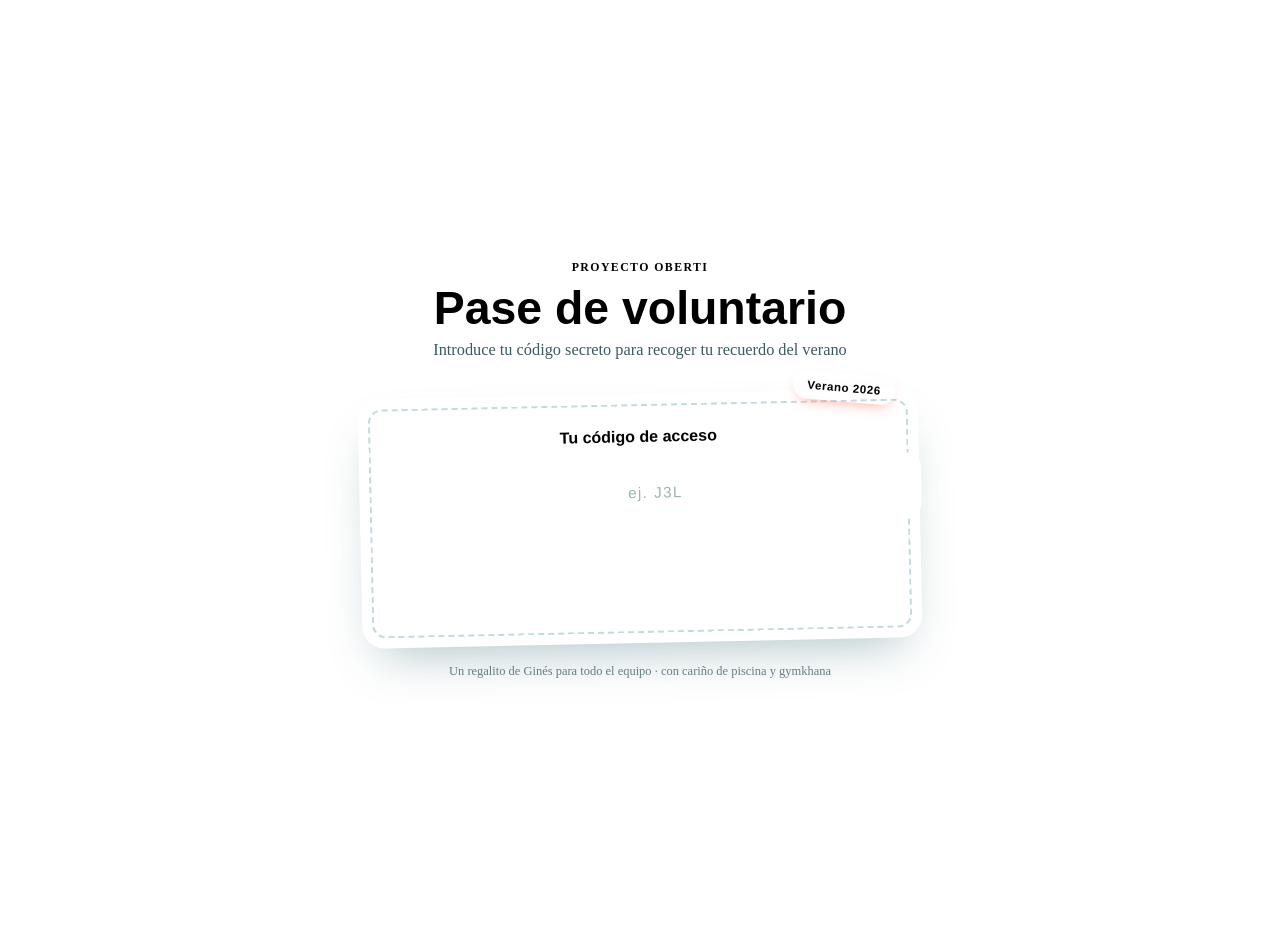
==== index.html @ 3d2d61b9 "Primero" ====
<!DOCTYPE html>
<html lang="es">
<head>
<meta charset="UTF-8">
<meta name="viewport" content="width=device-width, initial-scale=1.0">
<title>Proyecto Oberti · Verano 2026</title>
<link rel="stylesheet" href="style.css">
<style>
  body{
    display:flex;
    align-items:center;
    justify-content:center;
    min-height:100vh;
    padding:18px 14px;
    overflow-x:hidden;
  }

  .escenario{
    position:relative;
    z-index:1;
    width:100%;
    max-width:400px;
    text-align:center;
    animation:apareceArriba .6s ease both;
  }

  .eyebrow{
    font-size:.74rem;
    letter-spacing:.12em;
    text-transform:uppercase;
    color:var(--pool-deep);
    font-weight:600;
    margin:0 0 8px;
  }

  h1{
    font-family:'Baloo 2', sans-serif;
    font-weight:800;
    font-size:clamp(1.7rem, 9vw, 2.9rem);
    line-height:1.08;
    margin:0 0 6px;
    color:var(--pool-deep);
  }

  .sub{
    margin:0 0 26px;
    color:#3c5a61;
    font-size:.94rem;
  }

  /* carnet / pase de voluntario */
  .carnet{
    position:relative;
    background:var(--paper);
    border-radius:20px;
    box-shadow:0 24px 50px -20px rgba(10,74,84,.35);
    padding:26px 20px 24px;
    transform:rotate(-0.8deg);
  }

  @media (min-width:600px){
    .escenario{ max-width:560px; }
    .sub{ font-size:1.02rem; margin-bottom:34px; }
    .carnet{ border-radius:22px; padding:34px 30px 28px; transform:rotate(-1.2deg); }
  }

  .carnet::before{
    content:"";
    position:absolute;
    inset:10px;
    border:2px dashed rgba(14,110,124,.25);
    border-radius:14px;
    pointer-events:none;
  }

  .sello{
    position:absolute;
    top:-14px;
    right:16px;
    background:var(--coral);
    color:var(--paper);
    font-family:'Baloo 2', sans-serif;
    font-weight:700;
    font-size:.66rem;
    letter-spacing:.05em;
    padding:6px 12px;
    border-radius:999px;
    transform:rotate(6deg);
    box-shadow:0 6px 14px -6px rgba(255,107,84,.6);
    animation:flotar 3.4s ease-in-out infinite;
  }

  label{
    display:block;
    font-family:'Baloo 2', sans-serif;
    font-weight:700;
    font-size:.94rem;
    color:var(--pool-deep);
    margin-bottom:10px;
  }

  form{ position:relative; z-index:1; }

  input[type="text"]{
    width:100%;
    font-family:'Baloo 2', sans-serif;
    font-weight:600;
    font-size:1.3rem;
    text-align:center;
    text-transform:uppercase;
    letter-spacing:.06em;
    padding:15px 14px;
    border:2.5px solid var(--pool);
    border-radius:14px;
    background:#fff;
    color:var(--ink);
    outline-offset:3px;
  }
  input[type="text"]:focus{
    outline:3px solid var(--sun);
    border-color:var(--pool-deep);
  }
  input[type="text"]::placeholder{
    font-weight:500;
    color:#9db3b5;
    font-size:.95rem;
    text-transform:none;
  }

  .pista{
    margin:10px 0 0;
    font-size:.8rem;
    color:#4d6a70;
    min-height:1.3em;
  }
  .pista.error{ color:var(--coral); font-weight:600; }

  button{
    margin-top:18px;
    width:100%;
    font-family:'Baloo 2', sans-serif;
    font-weight:700;
    font-size:1.05rem;
    letter-spacing:.02em;
    padding:14px;
    border:none;
    border-radius:14px;
    background:var(--pool-deep);
    color:#fff;
    cursor:pointer;
    transition:transform .15s ease, background .15s ease;
  }
  button:hover{ background:var(--pool); transform:translateY(-2px); }
  button:active{ transform:translateY(0) scale(.97); }

  .pie{
    margin-top:22px;
    font-size:.74rem;
    color:#6b8388;
  }

  @media (min-width:600px){
    .sello{ top:-16px; right:22px; font-size:.72rem; padding:8px 14px; }
    label{ font-size:1rem; margin-bottom:12px; }
    input[type="text"]{ font-size:1.5rem; padding:18px 16px; }
    .pie{ font-size:.78rem; }
  }
</style>
</head>
<body>

<div class="escenario">
  <p class="eyebrow">Proyecto Oberti</p>
  <h1 class="display">Pase de voluntario</h1>
  <p class="sub">Introduce tu código secreto para recoger tu recuerdo del verano</p>

  <div class="carnet">
    <span class="sello display">Verano 2026</span>
    <form id="formPase" autocomplete="off">
      <label for="clave">Tu código de acceso</label>
      <input type="text" id="clave" name="clave" placeholder="ej. J3L" autofocus inputmode="text" maxlength="6">
      <p class="pista" id="pista"></p>
      <button type="submit">Entrar</button>
    </form>
  </div>

  <p class="pie">Un regalito de Ginés para todo el equipo · con cariño de piscina y gymkhana</p>
</div>

<div class="olas" aria-hidden="true">
  <svg viewBox="0 0 1200 120" preserveAspectRatio="none">
    <path d="M0,40 C150,90 350,0 600,40 C850,80 1050,10 1200,50 L1200,120 L0,120 Z" fill="#0E6E7C" opacity="0.18"/>
    <path d="M0,70 C200,20 400,100 650,60 C900,20 1050,90 1200,70 L1200,120 L0,120 Z" fill="#0E6E7C" opacity="0.28"/>
  </svg>
</div>

<script>
  // código de acceso (primera letra + número + última letra) -> página personalizada
  const paginas = {
    "j3l": "paginas/josemanuel.html",
    "a7i": "paginas/adri.html",
    "h2o": "paginas/hugo.html",
    "m9l": "paginas/manuel.html",
    "c4a": "paginas/claudia.html",
    "s5a": "paginas/sara.html",
    "b6e": "paginas/beatrice.html",
    "m1m": "paginas/mariam.html",
    "a8s": "paginas/andres.html",
    "d6o": "paginas/donmarco.html",
    "c2o": "paginas/conso.html"
  };

  function normaliza(s){
    return s.trim().toLowerCase().replace(/\s+/g, "");
  }

  const form = document.getElementById('formPase');
  const input = document.getElementById('clave');
  const pista = document.getElementById('pista');

  form.addEventListener('submit', function(e){
    e.preventDefault();
    const valor = normaliza(input.value);
    const destino = paginas[valor];

    if(destino){
      pista.classList.remove('error');
      pista.textContent = "";
      window.location.href = destino;
    } else {
      pista.classList.add('error');
      pista.textContent = "Ese código no abre ninguna puerta del campamento... ¡revísalo!";
      input.select();
    }
  });
</script>

</body>
</html>
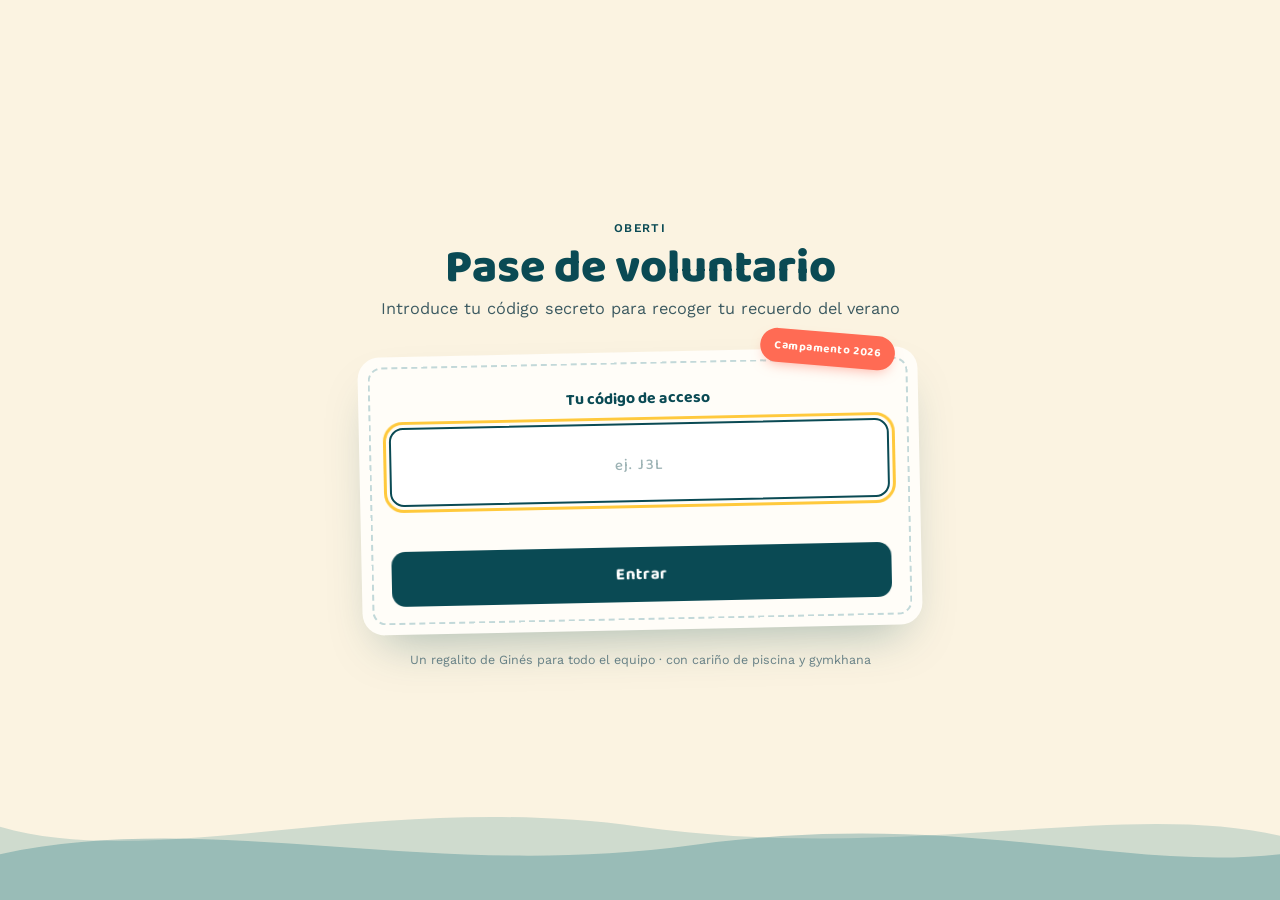
==== commit 855838eb: "comprobación" ====
--- a/index.html
+++ b/index.html
@@ -3,7 +3,7 @@
 <head>
 <meta charset="UTF-8">
 <meta name="viewport" content="width=device-width, initial-scale=1.0">
-<title>Proyecto Oberti · Verano 2026</title>
+<title>Oberti · Campamento 2026</title>
 <link rel="stylesheet" href="style.css">
 <style>
   body{
@@ -170,12 +170,12 @@
 <body>
 
 <div class="escenario">
-  <p class="eyebrow">Proyecto Oberti</p>
+  <p class="eyebrow">Oberti</p>
   <h1 class="display">Pase de voluntario</h1>
   <p class="sub">Introduce tu código secreto para recoger tu recuerdo del verano</p>
 
   <div class="carnet">
-    <span class="sello display">Verano 2026</span>
+    <span class="sello display">Campamento 2026</span>
     <form id="formPase" autocomplete="off">
       <label for="clave">Tu código de acceso</label>
       <input type="text" id="clave" name="clave" placeholder="ej. J3L" autofocus inputmode="text" maxlength="6">
@@ -236,4 +236,4 @@
 </script>
 
 </body>
-</html>
+</html>
--- a/style.css
+++ b/style.css
@@ -0,0 +1,108 @@
+@import url('https://fonts.googleapis.com/css2?family=Baloo+2:wght@500;700;800&family=Work+Sans:wght@400;500;600&display=swap');
+
+:root{
+  --sand: #FBF3E1;
+  --ink: #10262E;
+  --pool: #0E6E7C;
+  --pool-deep: #0A4A54;
+  --sun: #FFC93C;
+  --coral: #FF6B54;
+  --paper: #FFFDF8;
+  --radius: 18px;
+}
+
+*{ box-sizing:border-box; }
+
+html,body{
+  margin:0;
+  padding:0;
+  min-height:100%;
+  background:var(--sand);
+  color:var(--ink);
+  font-family:'Work Sans', sans-serif;
+}
+
+.display{
+  font-family:'Baloo 2', sans-serif;
+}
+
+/* olas decorativas al pie de pantalla */
+.olas{
+  position:fixed;
+  left:0; right:0; bottom:0;
+  height:110px;
+  pointer-events:none;
+  z-index:0;
+}
+.olas svg{ width:100%; height:100%; display:block; }
+
+a{ color:inherit; }
+
+.visually-hidden{
+  position:absolute;
+  width:1px;height:1px;
+  overflow:hidden;
+  clip:rect(0 0 0 0);
+}
+
+::selection{ background:var(--sun); color:var(--ink); }
+
+/* --- animaciones reutilizables --- */
+@keyframes apareceArriba{
+  from{ opacity:0; transform:translateY(22px); }
+  to{ opacity:1; transform:translateY(0); }
+}
+@keyframes flotar{
+  0%,100%{ transform:translateY(0) rotate(0deg); }
+  50%{ transform:translateY(-10px) rotate(4deg); }
+}
+@keyframes pulso{
+  0%,100%{ transform:scale(1); }
+  50%{ transform:scale(1.08); }
+}
+@keyframes brilloSuave{
+  0%,100%{ box-shadow:0 8px 18px -6px rgba(255,201,60,.7); }
+  50%{ box-shadow:0 8px 26px -4px rgba(255,201,60,1); }
+}
+@keyframes subeYDesvanece{
+  0%{ opacity:0; transform:translateY(0) scale(.8); }
+  15%{ opacity:1; }
+  100%{ opacity:0; transform:translateY(-140px) scale(1.1); }
+}
+@keyframes girarSuave{
+  from{ transform:rotate(0deg); }
+  to{ transform:rotate(360deg); }
+}
+@keyframes balanceoBarco{
+  0%,100%{ transform:rotate(-2deg) translateY(0); }
+  50%{ transform:rotate(2deg) translateY(-4px); }
+}
+
+.particulas{
+  position:absolute;
+  inset:0;
+  overflow:hidden;
+  border-radius:inherit;
+  pointer-events:none;
+  z-index:0;
+}
+.particula{
+  position:absolute;
+  bottom:-10%;
+  font-size:1.4rem;
+  animation:subeYDesvanece 6s ease-in infinite;
+  opacity:0;
+}
+
+@media (prefers-reduced-motion: reduce){
+  *{ animation:none !important; transition:none !important; }
+}
+
+/* --- mobile-first: todo pensado primero para pantalla de móvil --- */
+body{
+  font-size:16px;
+  -webkit-text-size-adjust:100%;
+}
+@media (max-width:400px){
+  h1{ font-size:1.7rem !important; }
+}
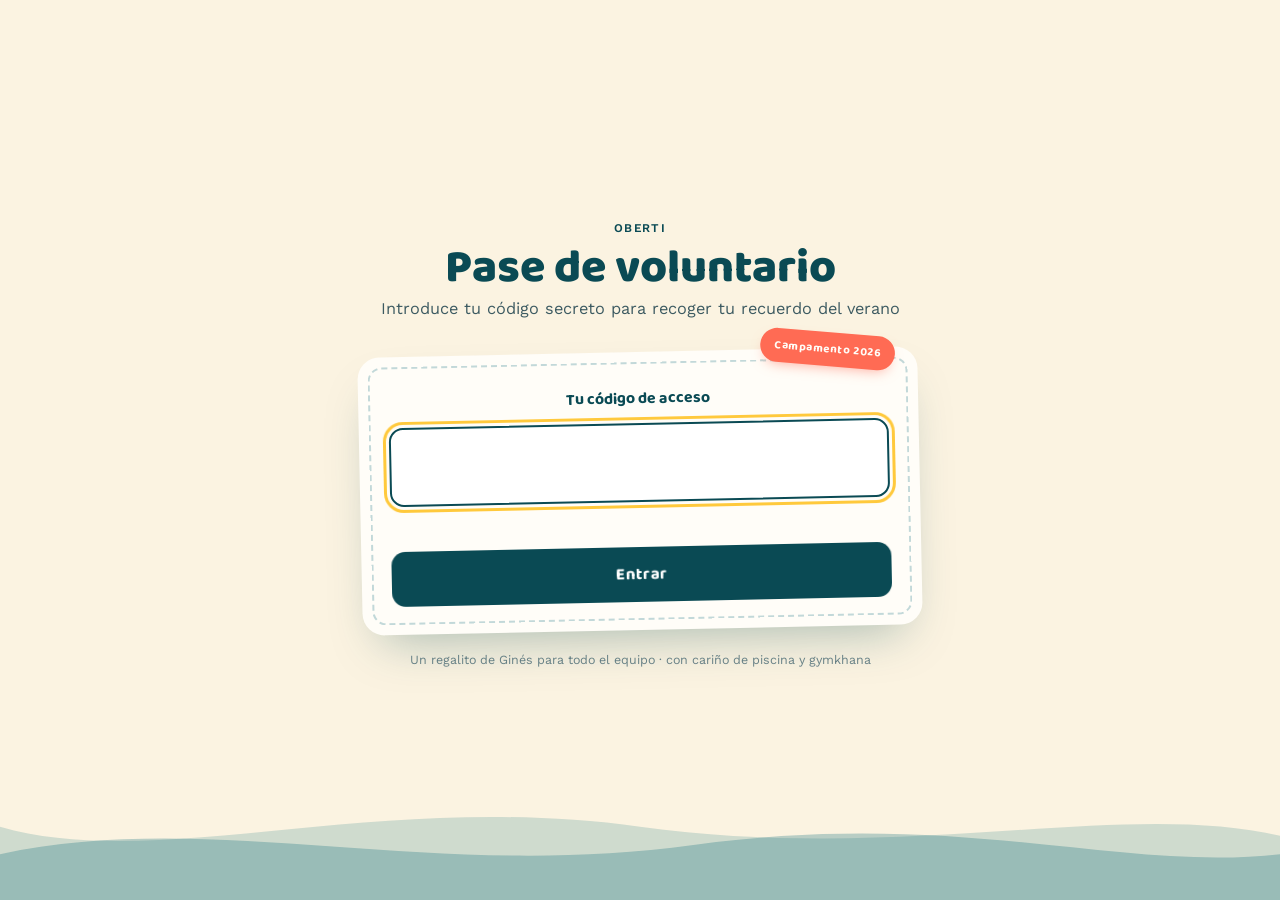
==== commit 2f48d826: "cambio index" ====
--- a/index.html
+++ b/index.html
@@ -178,7 +178,7 @@
     <span class="sello display">Campamento 2026</span>
     <form id="formPase" autocomplete="off">
       <label for="clave">Tu código de acceso</label>
-      <input type="text" id="clave" name="clave" placeholder="ej. J3L" autofocus inputmode="text" maxlength="6">
+      <input type="text" id="clave" name="clave" placeholder="" autofocus inputmode="text" maxlength="6">
       <p class="pista" id="pista"></p>
       <button type="submit">Entrar</button>
     </form>
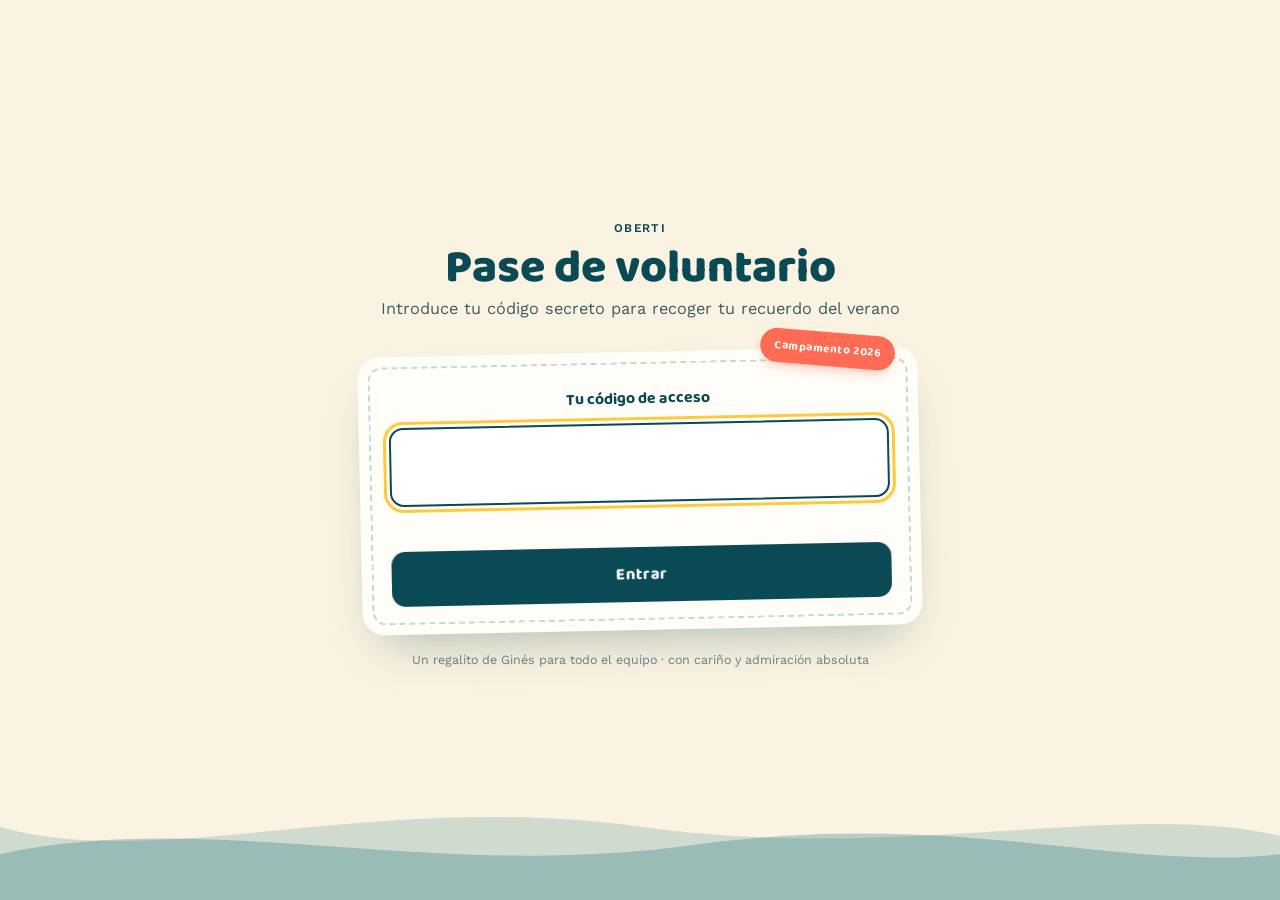
==== commit da94e1d0: "cambios index" ====
--- a/index.html
+++ b/index.html
@@ -178,13 +178,13 @@
     <span class="sello display">Campamento 2026</span>
     <form id="formPase" autocomplete="off">
       <label for="clave">Tu código de acceso</label>
-      <input type="text" id="clave" name="clave" placeholder="" autofocus inputmode="text" maxlength="6">
+      <input type="text" id="clave" name="clave" autofocus inputmode="text" maxlength="7">
       <p class="pista" id="pista"></p>
       <button type="submit">Entrar</button>
     </form>
   </div>
 
-  <p class="pie">Un regalito de Ginés para todo el equipo · con cariño de piscina y gymkhana</p>
+  <p class="pie">Un regalito de Ginés para todo el equipo · con cariño y admiración absoluta</p>
 </div>
 
 <div class="olas" aria-hidden="true">
@@ -201,7 +201,7 @@
     "a7i": "paginas/adri.html",
     "h2o": "paginas/hugo.html",
     "m9l": "paginas/manuel.html",
-    "c4a": "paginas/claudia.html",
+    "cla4dia": "paginas/claudia.html",
     "s5a": "paginas/sara.html",
     "b6e": "paginas/beatrice.html",
     "m1m": "paginas/mariam.html",
